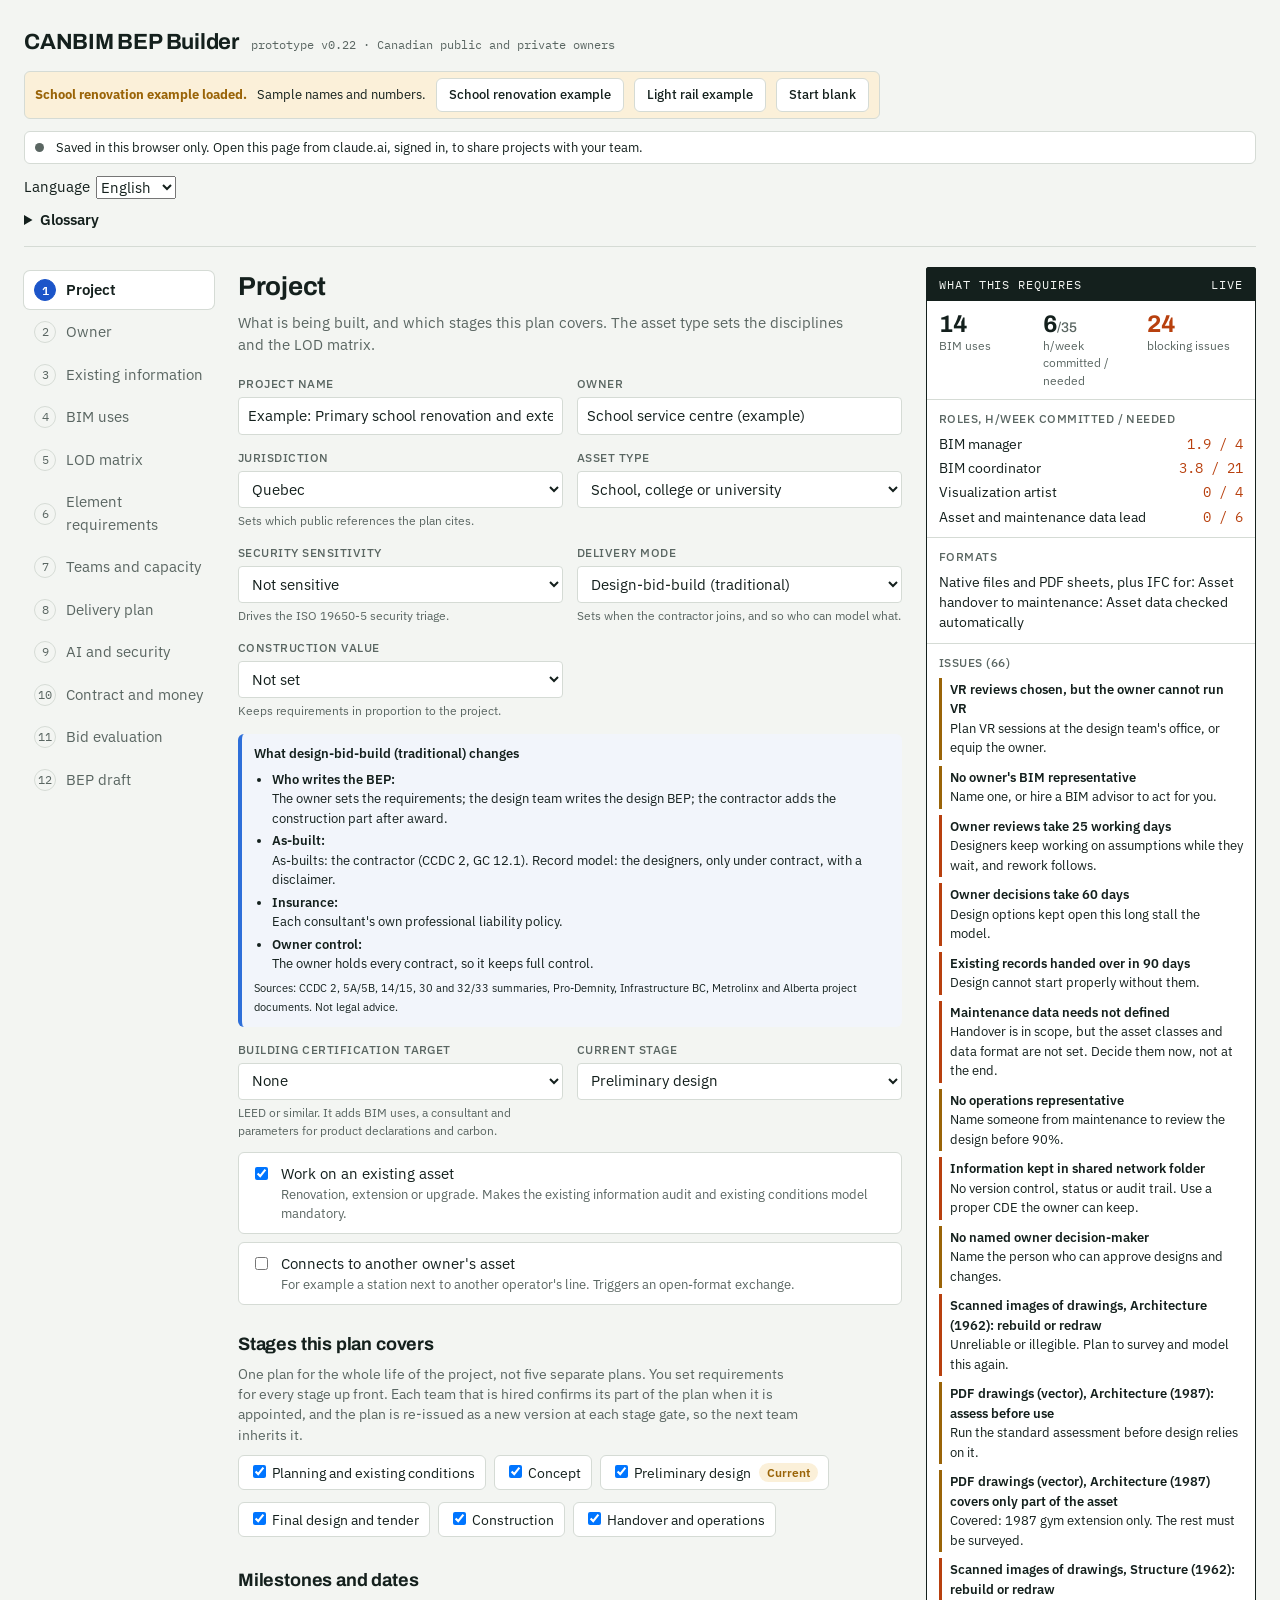
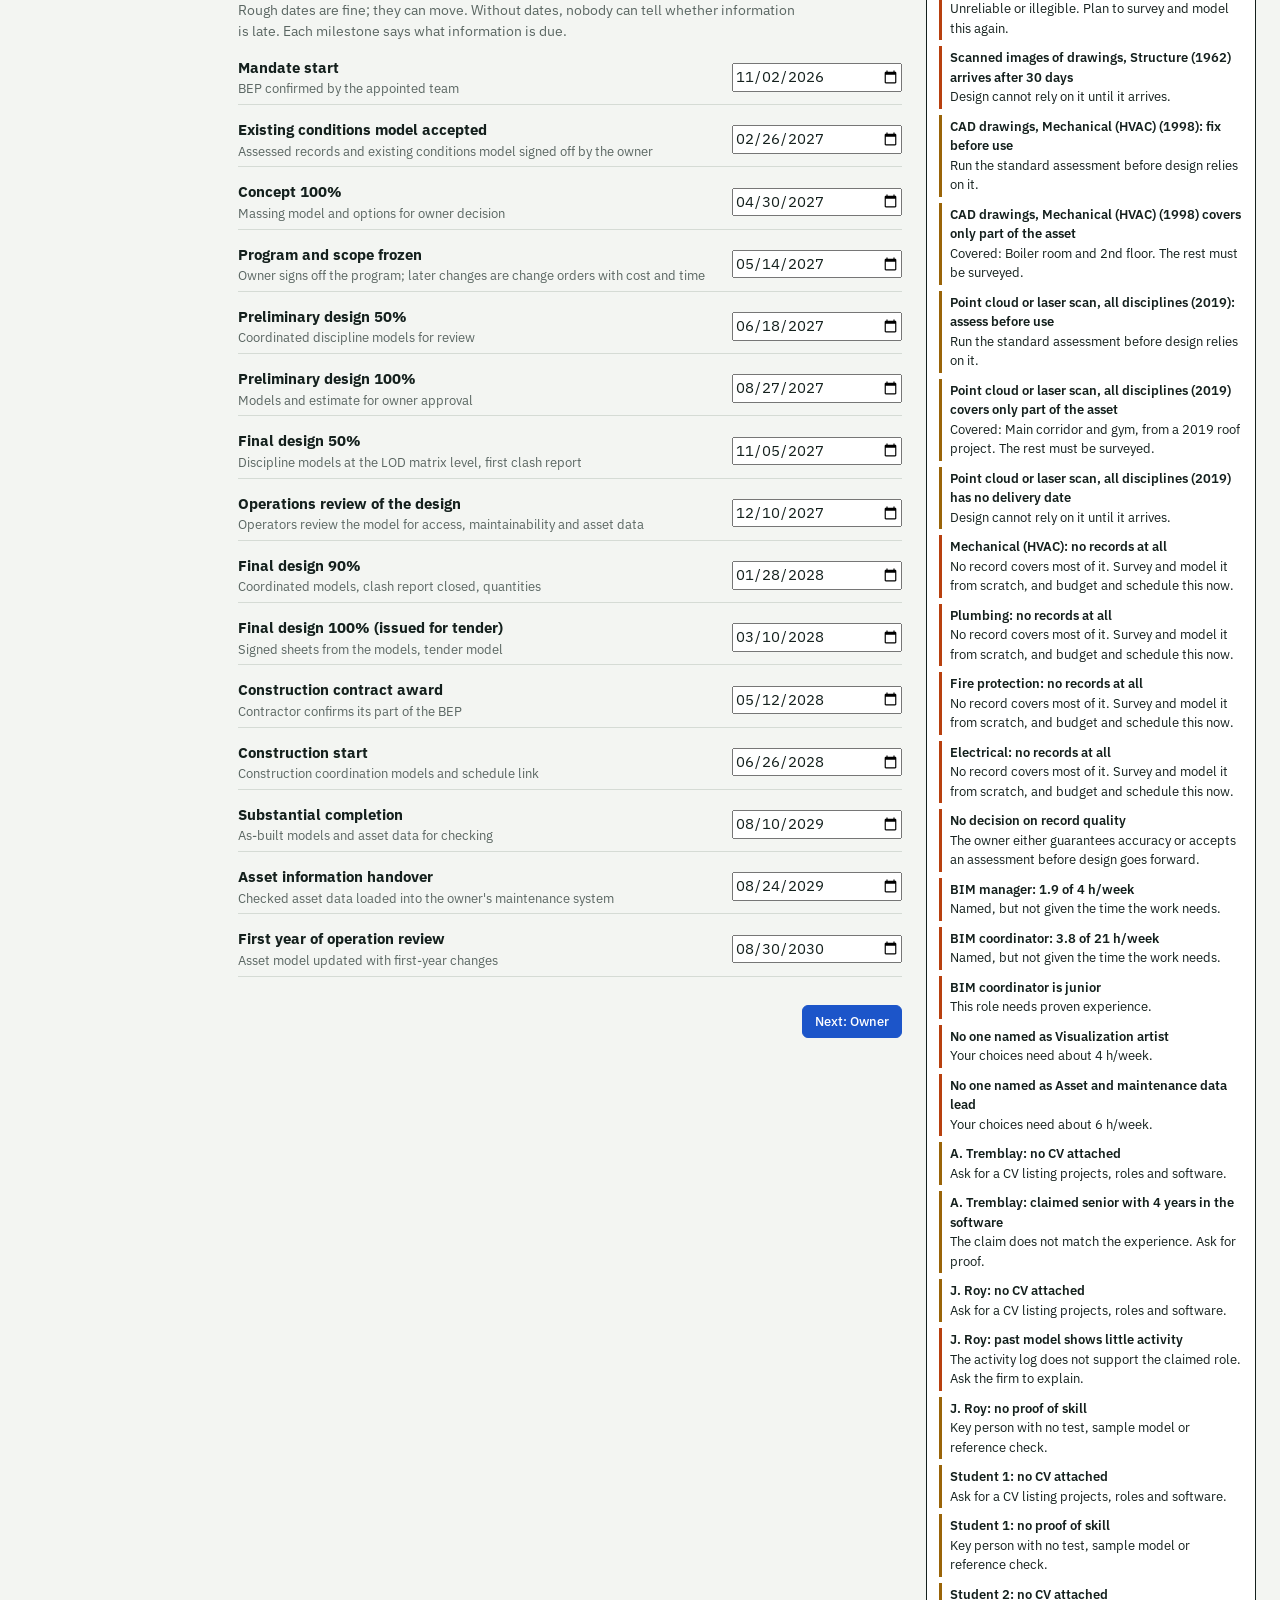
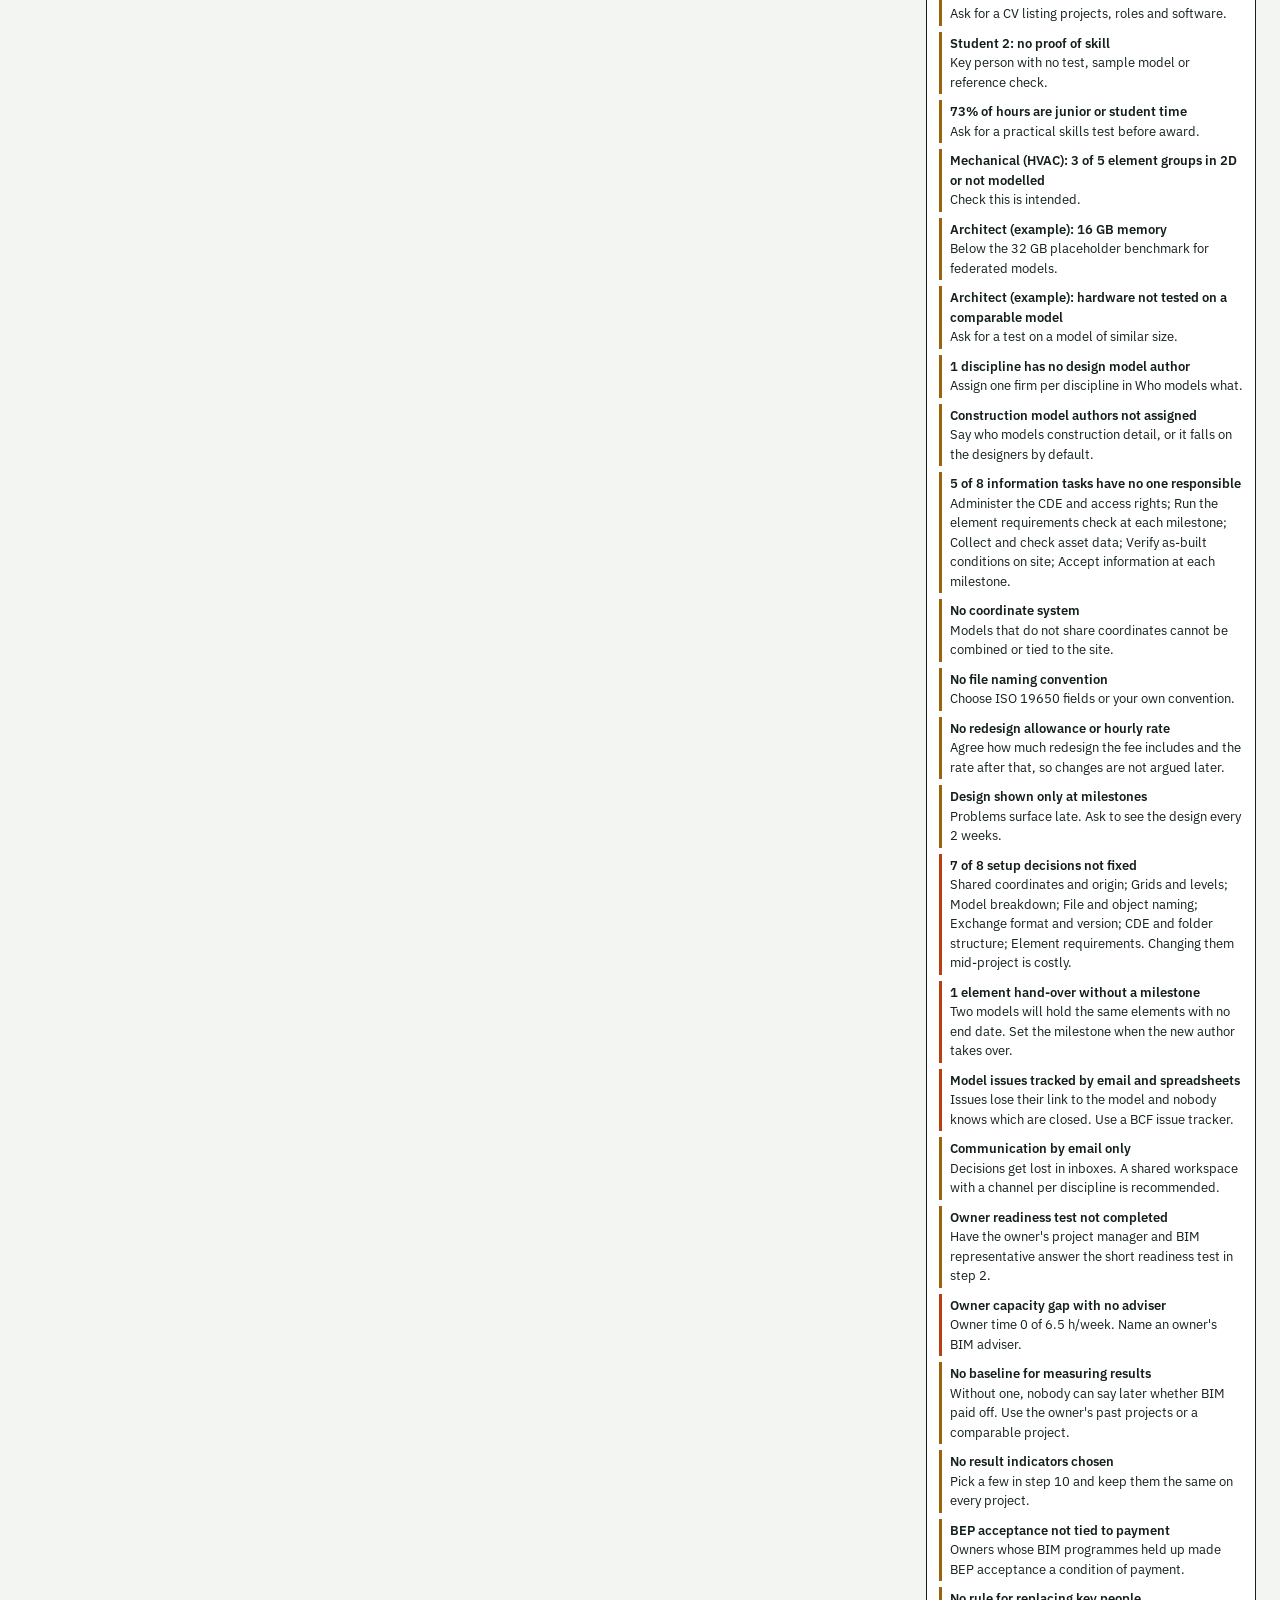
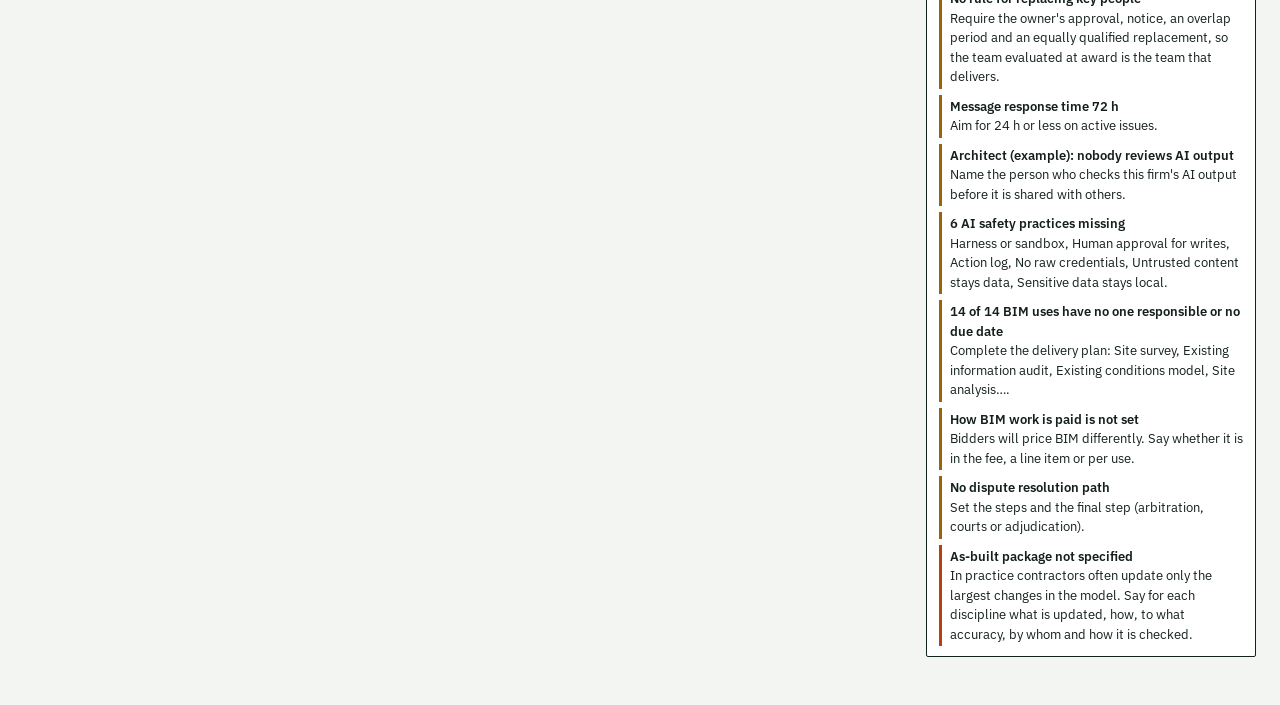
==== index.html @ a7677282 "Prepare GitHub Pages on openbep.com Root page forwards to the BEP Builder, CNAME sets the custom dom" ====
<!doctype html>
<html lang="en">
<head>
<meta charset="utf-8">
<meta name="viewport" content="width=device-width, initial-scale=1">
<title>OpenBEP</title>
<meta http-equiv="refresh" content="0; url=app/bep-builder.html">
</head>
<body>
<p><a href="app/bep-builder.html">Open the OpenBEP BEP Builder</a></p>
</body>
</html>
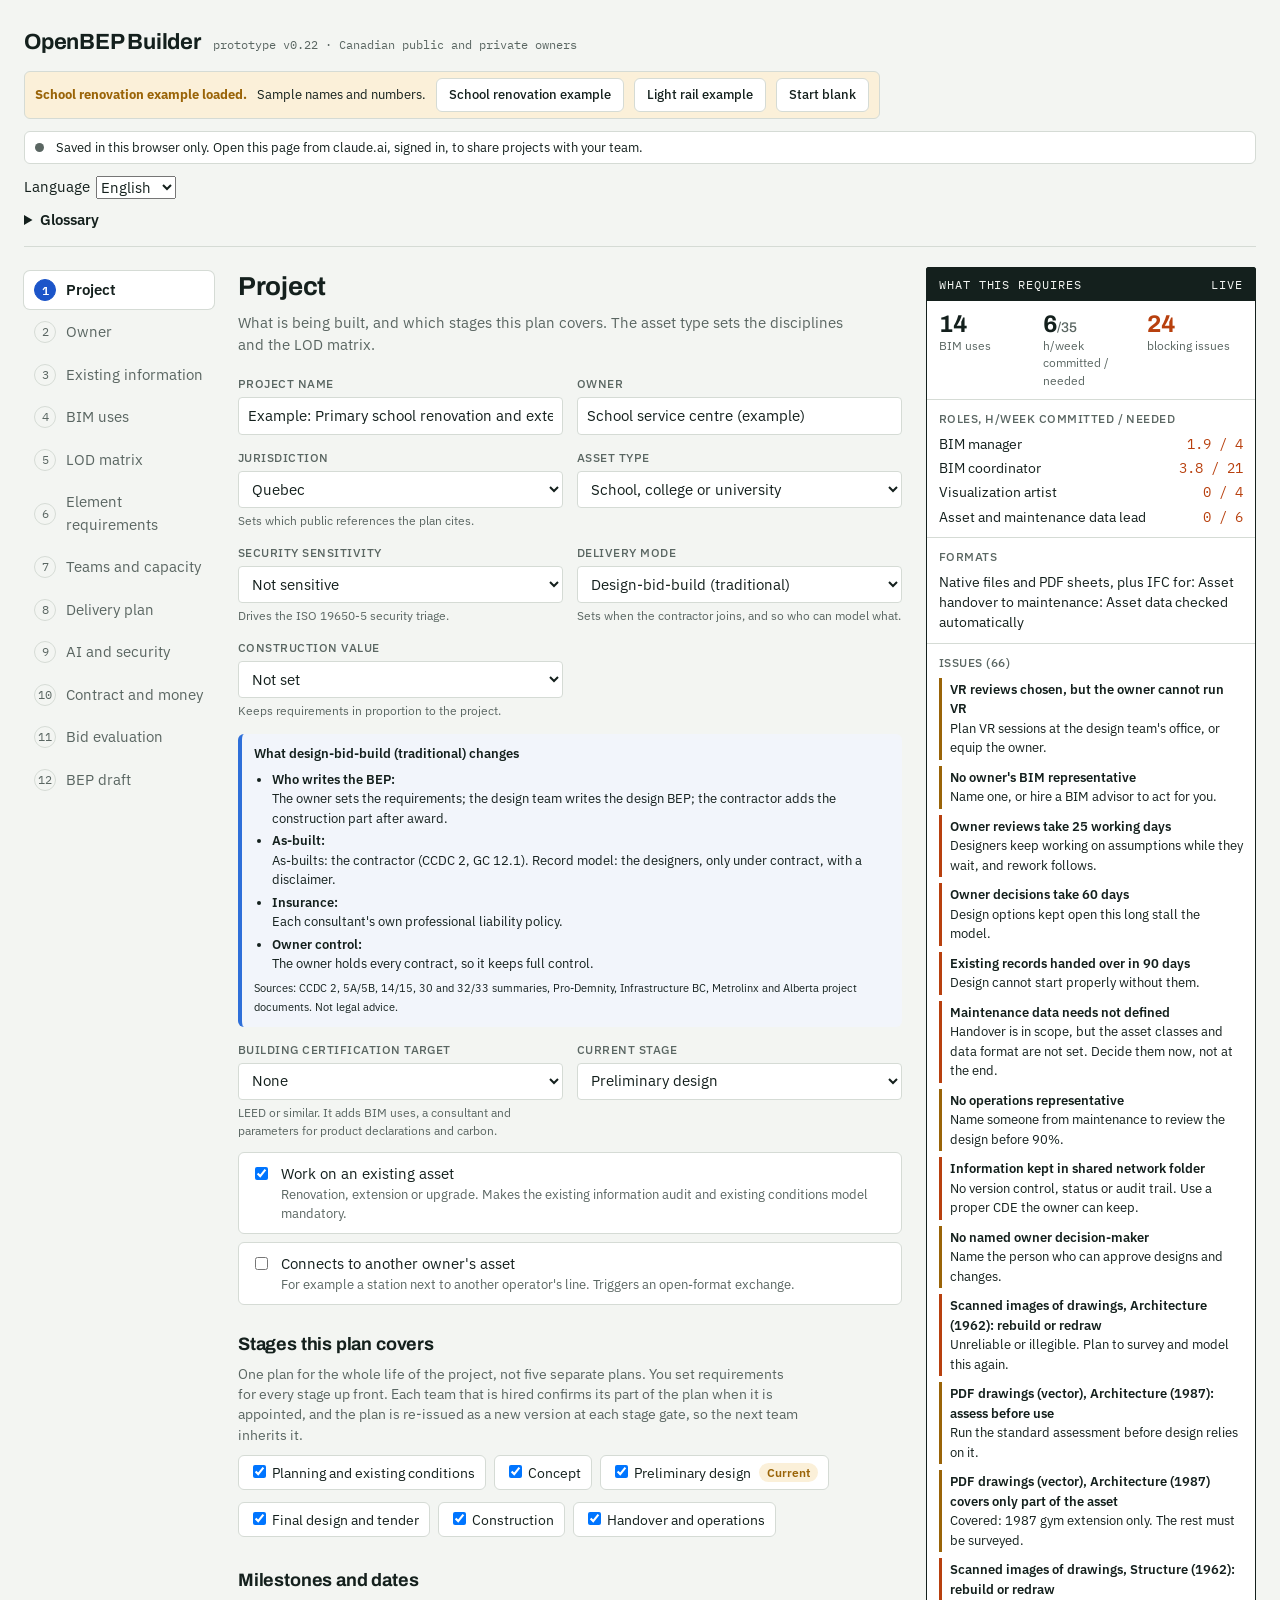
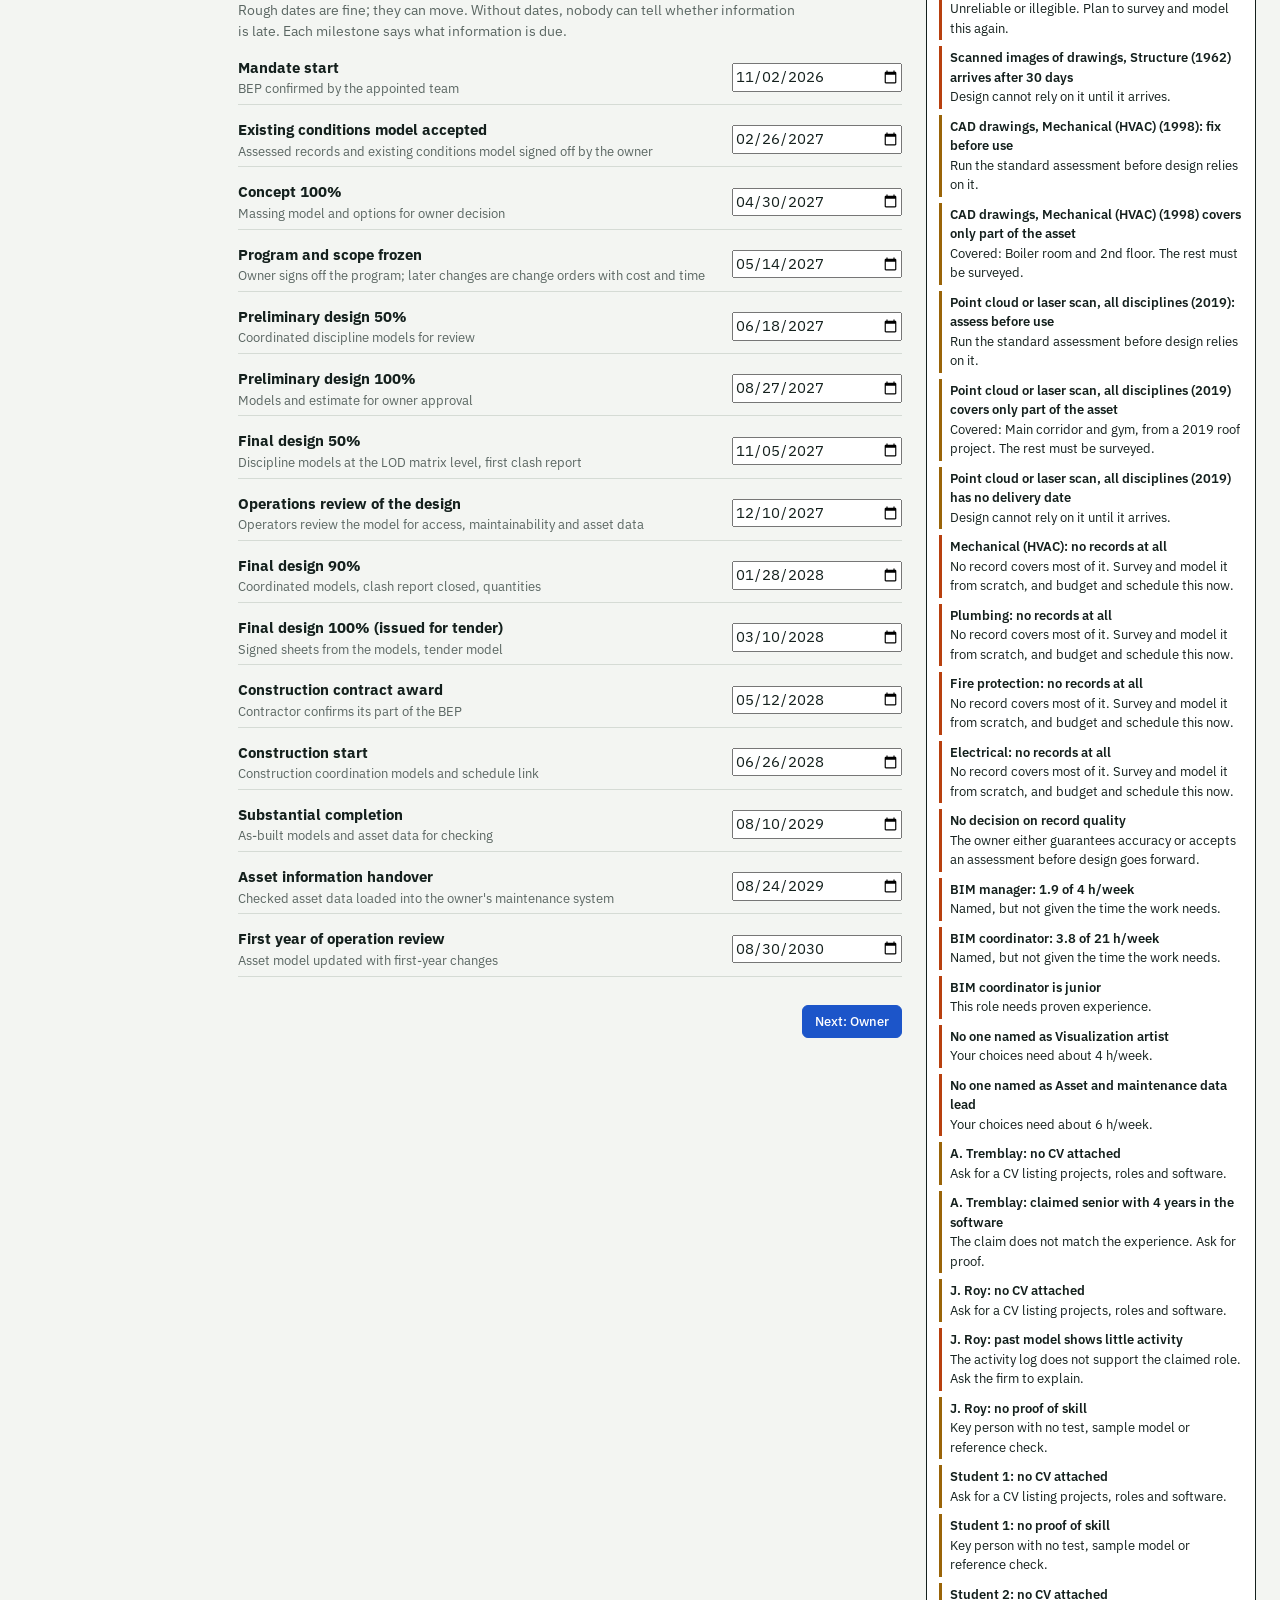
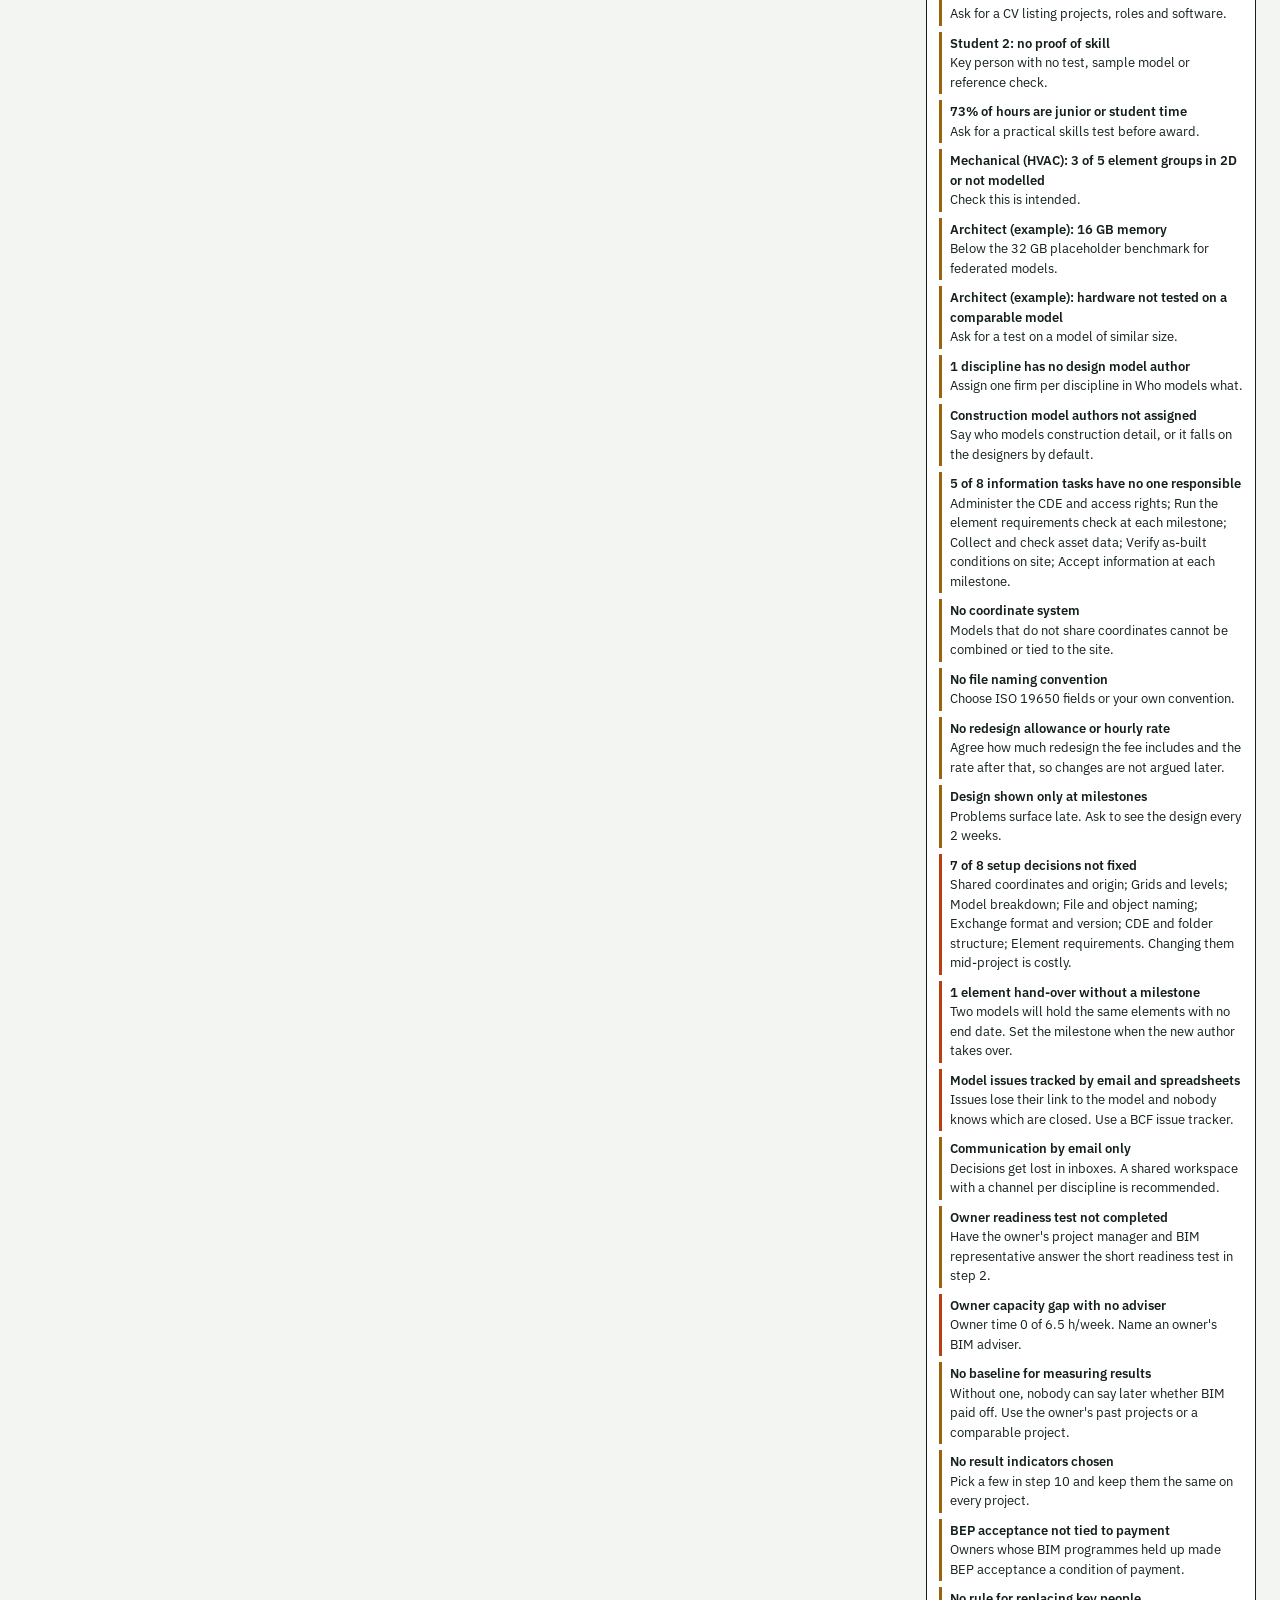
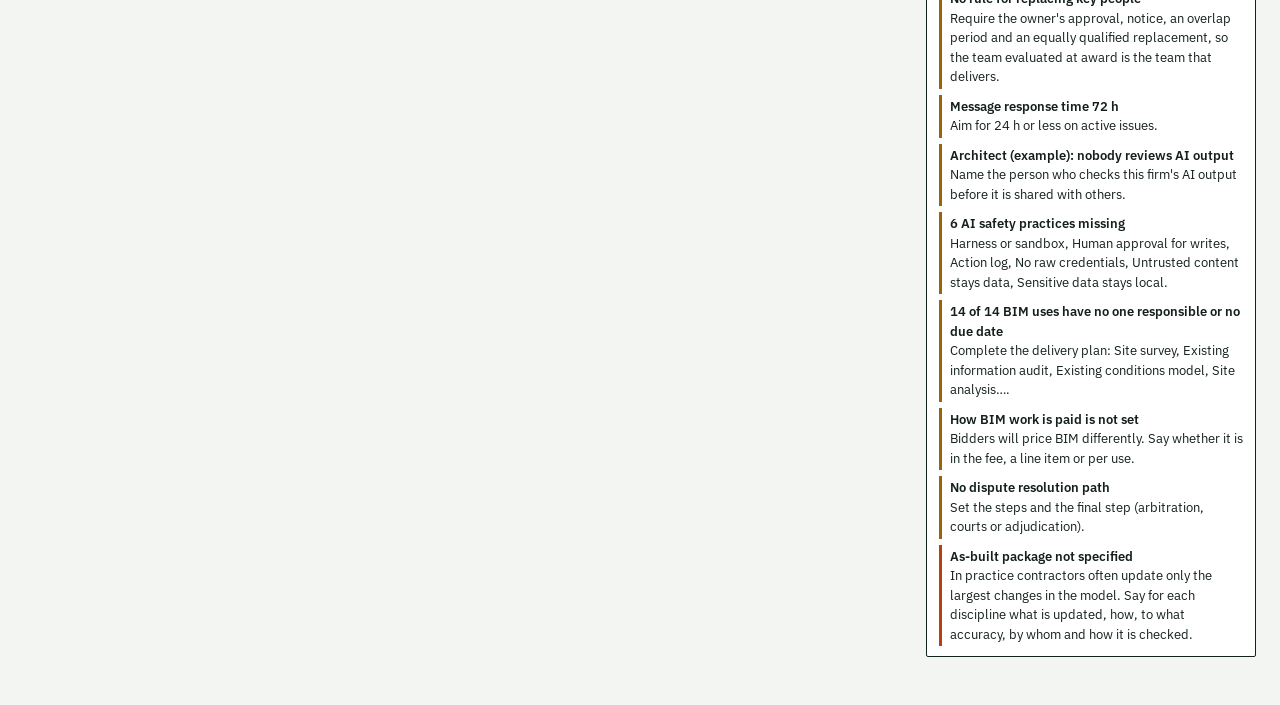
==== commit 630540bd: "Show the OpenBEP name in the app and standards The app and scorecard now say OpenBEP on screen and i" ====
--- a/index.html
+++ b/index.html
@@ -7,6 +7,6 @@
 <meta http-equiv="refresh" content="0; url=app/bep-builder.html">
 </head>
 <body>
-<p><a href="app/bep-builder.html">Open the OpenBEP BEP Builder</a></p>
+<p><a href="app/bep-builder.html">Open the OpenBEP Builder</a></p>
 </body>
 </html>
